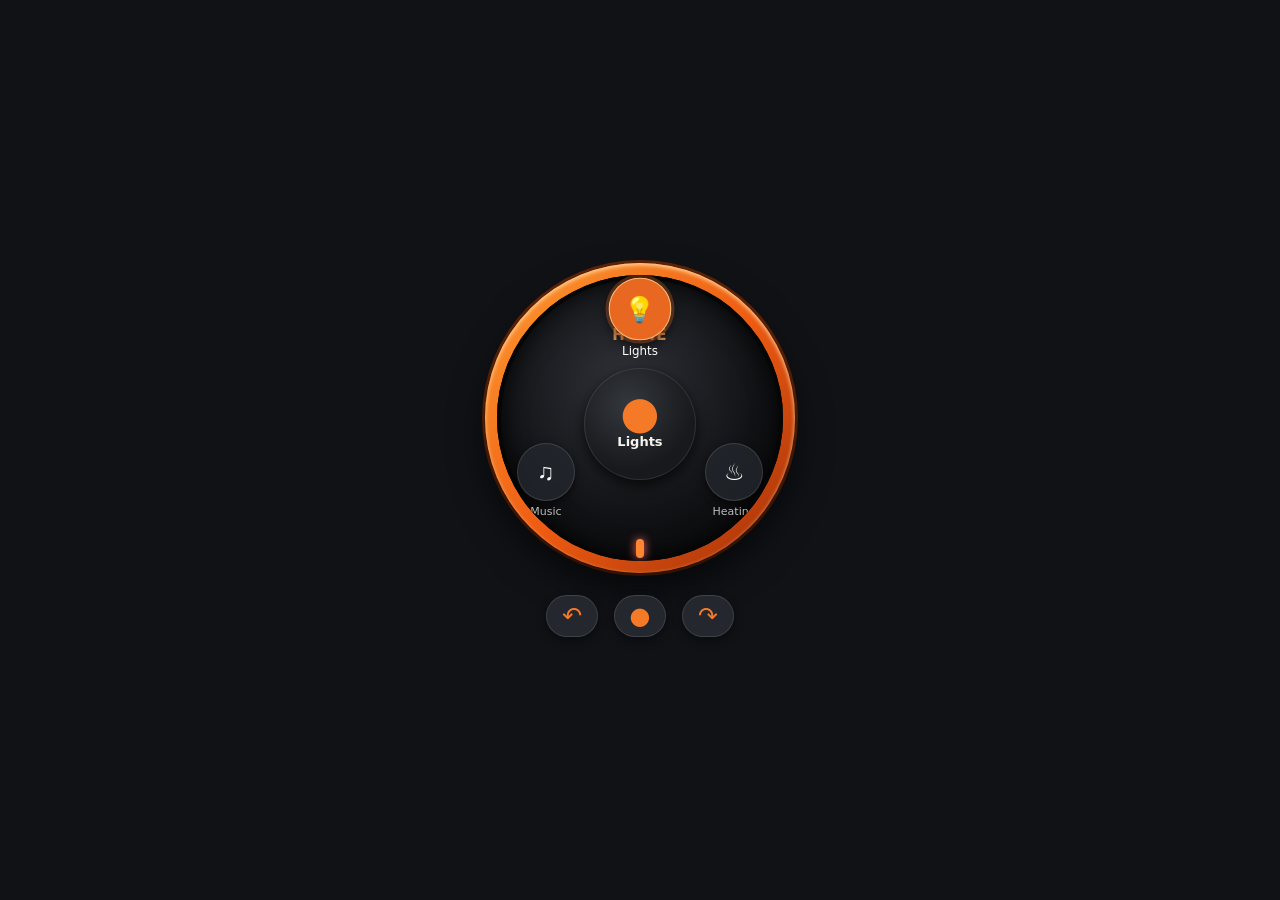
==== tools/card-preview.html @ dac6295a "HA Dial 0.1.0: add connected navigation prototype Add the Home Assistant integration and Dial-shaped" ====
<!doctype html>
<html lang="en">
  <meta charset="utf-8">
  <meta name="viewport" content="width=device-width,initial-scale=1">
  <title>HA Dial card preview</title>
  <style>body{margin:0;min-height:100vh;display:grid;place-items:center;background:#101216;font-family:system-ui}ha-dial-card{width:min(94vw,430px)}</style>
  <script type="module" src="../custom_components/ha_dial/www/ha-dial-card.js"></script>
  <body>
    <ha-dial-card></ha-dial-card>
    <script type="module">
      await customElements.whenDefined("ha-dial-card");
      const views = {
        root:{kind:"menu",id:"root",title:"Home",selected:0,back:false,items:[{id:"lights",label:"Lights",icon:"mdi:lightbulb"},{id:"heating",label:"Heating",icon:"mdi:thermostat"},{id:"music",label:"Music",icon:"mdi:speaker"}]},
        lights:{kind:"menu",id:"lights",title:"Lights",selected:0,back:true,items:[{id:"kitchen",label:"Kitchen",icon:"mdi:ceiling-light"},{id:"hall",label:"Hall",icon:"mdi:wall-sconce-flat"}]}
      };
      let view=structuredClone(views.root);
      const card=document.querySelector("ha-dial-card");
      card.setConfig({device:"preview"});
      card.hass={callWS:async message=>{
        if(message.type.endsWith("/view")) return view;
        const control=item=>({kind:"control",id:`control:${item.id}`,title:item.label,profile:"dimmer",value:50,minimum:0,maximum:100,step:5,unit:"%",active:true,back:true,items:[],selected:0});
        if(message.action.startsWith("rotate")&&view.kind==="control"){
          const direction=message.action==="rotate_left"?-1:1;
          view.value=Math.max(view.minimum,Math.min(view.maximum,view.value+direction*view.step));
        }else if(message.action.startsWith("rotate")){
          const direction=message.action==="rotate_left"?-1:1;
          view.selected=(view.selected+direction+view.items.length)%view.items.length;
        }
        if(message.action==="press"&&view.kind==="control") view.active=!view.active;
        else if(message.action==="press"&&view.id==="root"&&view.items[view.selected].id==="lights") view=structuredClone(views.lights);
        else if(message.action==="press"&&view.id==="lights") view=control(view.items[view.selected]);
        if(message.action==="touch"&&message.item==="lights") view=structuredClone(views.lights);
        else if(message.action==="touch"&&view.id==="lights") view=control(view.items.find(item=>item.id===message.item));
        if(message.action==="back") view=structuredClone(view.kind==="control"?views.lights:views.root);
        return view;
      }};
    </script>
  </body>
</html>
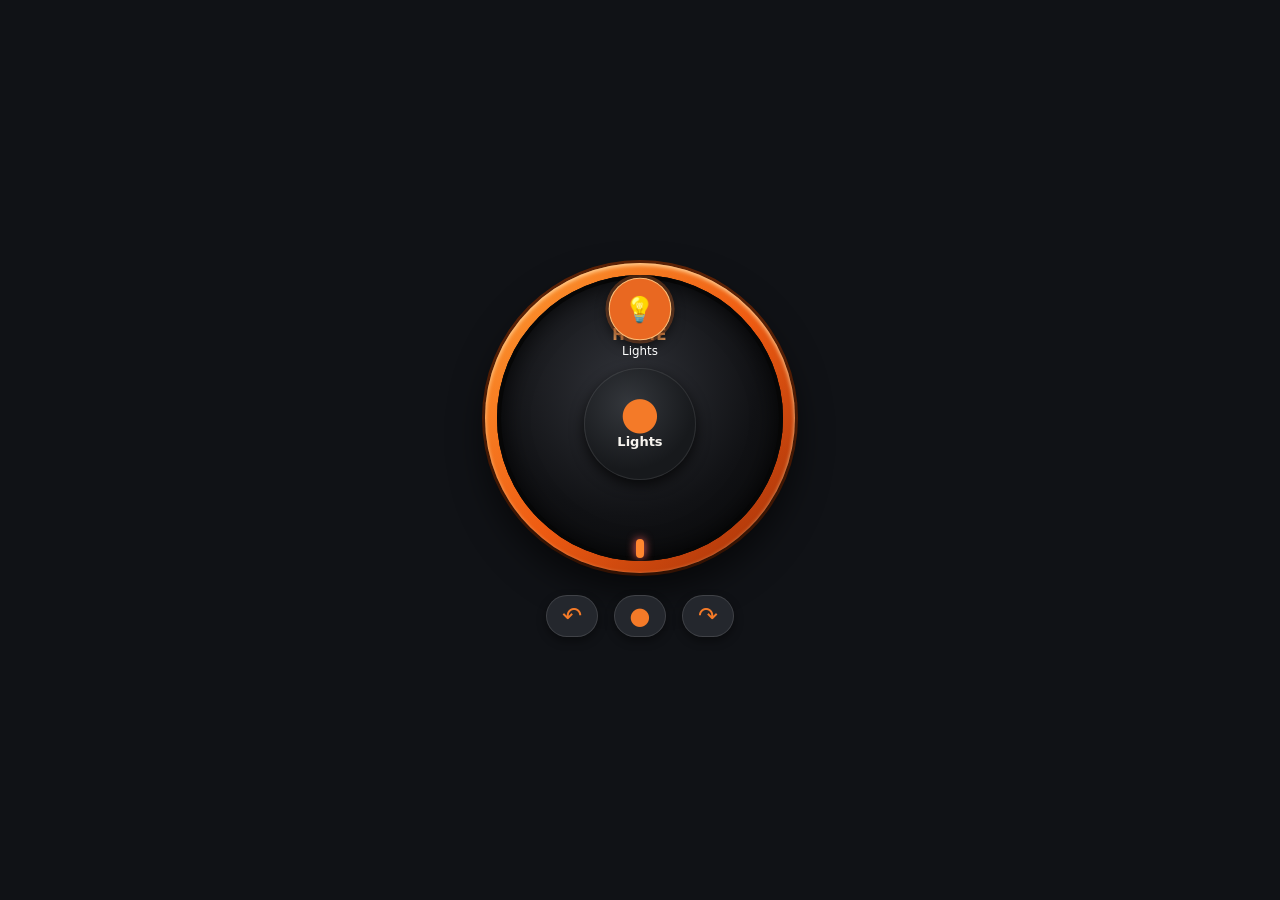
==== commit e068dff3: "HA Dial 0.1.4: add live debounced light control Bind the navigator to a configured Home Assistant li" ====
--- a/tools/card-preview.html
+++ b/tools/card-preview.html
@@ -10,15 +10,15 @@
     <script type="module">
       await customElements.whenDefined("ha-dial-card");
       const views = {
-        root:{kind:"menu",id:"root",title:"Home",selected:0,back:false,items:[{id:"lights",label:"Lights",icon:"mdi:lightbulb"},{id:"heating",label:"Heating",icon:"mdi:thermostat"},{id:"music",label:"Music",icon:"mdi:speaker"}]},
-        lights:{kind:"menu",id:"lights",title:"Lights",selected:0,back:true,items:[{id:"kitchen",label:"Kitchen",icon:"mdi:ceiling-light"},{id:"hall",label:"Hall",icon:"mdi:wall-sconce-flat"}]}
+        root:{kind:"menu",id:"root",title:"Home",selected:0,back:false,items:[{id:"lights",label:"Lights",icon:"mdi:lightbulb"}]},
+        lights:{kind:"menu",id:"lights",title:"Lights",selected:0,back:true,items:[{id:"light.example",label:"Demo light",icon:"mdi:lightbulb",entity_id:"light.example"}]}
       };
       let view=structuredClone(views.root);
       const card=document.querySelector("ha-dial-card");
       card.setConfig({device:"preview"});
       card.hass={callWS:async message=>{
         if(message.type.endsWith("/view")) return view;
-        const control=item=>({kind:"control",id:`control:${item.id}`,title:item.label,profile:"dimmer",value:50,minimum:0,maximum:100,step:5,unit:"%",active:true,back:true,items:[],selected:0});
+        const control=item=>({kind:"control",id:`control:${item.id}`,title:item.label,entity_id:item.entity_id,profile:"dimmer",value:50,minimum:0,maximum:100,step:5,unit:"%",active:true,available:true,back:true,items:[],selected:0});
         if(message.action.startsWith("rotate")&&view.kind==="control"){
           const direction=message.action==="rotate_left"?-1:1;
           view.value=Math.max(view.minimum,Math.min(view.maximum,view.value+direction*view.step));
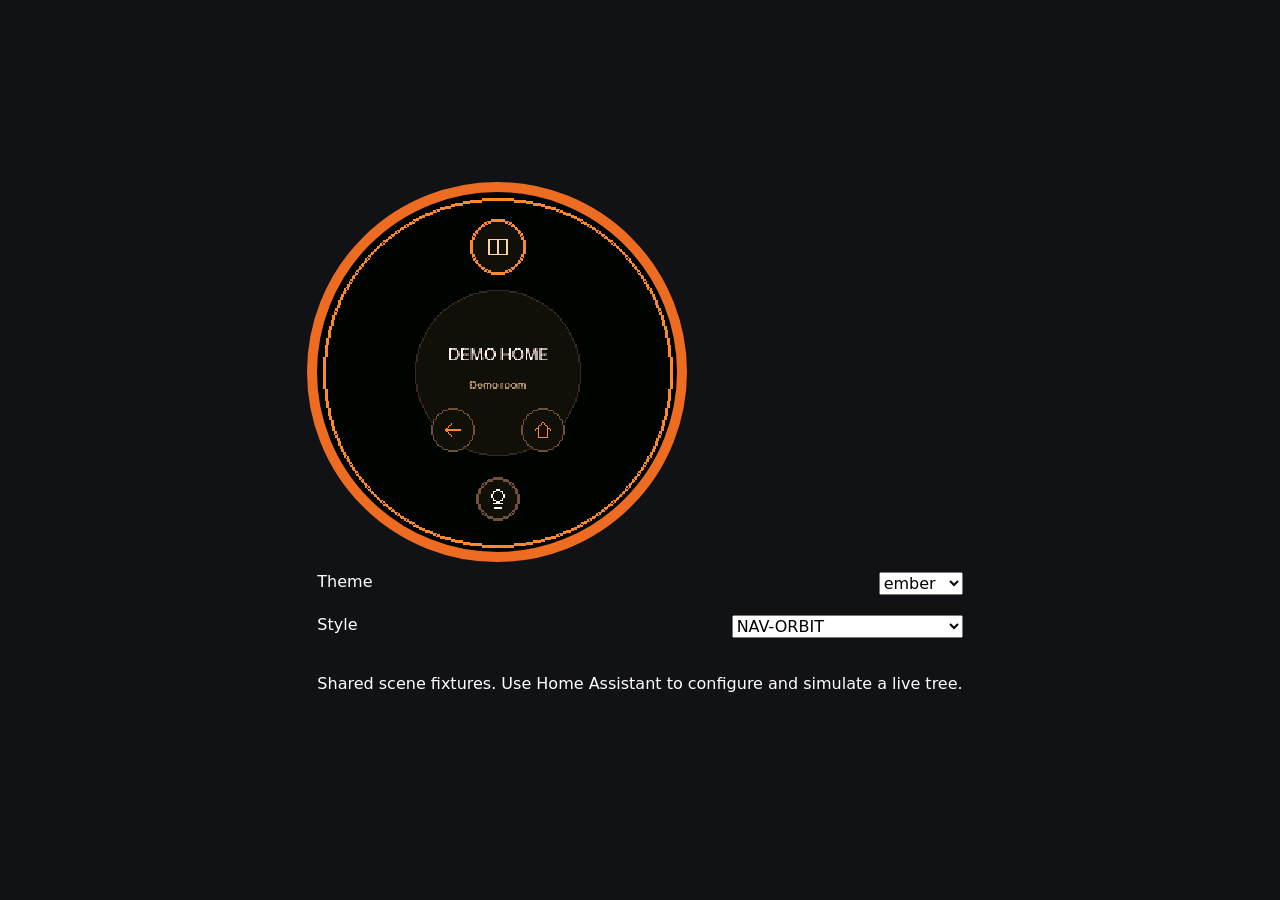
==== commit e22d1c55: "Implement shared Dial scenes and light, switch and cover controls Add themed page trees, Jinja templ" ====
--- a/tools/card-preview.html
+++ b/tools/card-preview.html
@@ -1,39 +1,26 @@
 <!doctype html>
 <html lang="en">
-  <meta charset="utf-8">
-  <meta name="viewport" content="width=device-width,initial-scale=1">
-  <title>HA Dial card preview</title>
-  <style>body{margin:0;min-height:100vh;display:grid;place-items:center;background:#101216;font-family:system-ui}ha-dial-card{width:min(94vw,430px)}</style>
-  <script type="module" src="../custom_components/ha_dial/www/ha-dial-card.js"></script>
-  <body>
-    <ha-dial-card></ha-dial-card>
-    <script type="module">
-      await customElements.whenDefined("ha-dial-card");
-      const views = {
-        root:{kind:"menu",id:"root",title:"Home",selected:0,back:false,items:[{id:"lights",label:"Lights",icon:"mdi:lightbulb"}]},
-        lights:{kind:"menu",id:"lights",title:"Lights",selected:0,back:true,items:[{id:"light.example",label:"Demo light",icon:"mdi:lightbulb",entity_id:"light.example"}]}
-      };
-      let view=structuredClone(views.root);
-      const card=document.querySelector("ha-dial-card");
-      card.setConfig({device:"preview"});
-      card.hass={callWS:async message=>{
-        if(message.type.endsWith("/view")) return view;
-        const control=item=>({kind:"control",id:`control:${item.id}`,title:item.label,entity_id:item.entity_id,profile:"dimmer",value:50,minimum:0,maximum:100,step:5,unit:"%",active:true,available:true,back:true,items:[],selected:0});
-        if(message.action.startsWith("rotate")&&view.kind==="control"){
-          const direction=message.action==="rotate_left"?-1:1;
-          view.value=Math.max(view.minimum,Math.min(view.maximum,view.value+direction*view.step));
-        }else if(message.action.startsWith("rotate")){
-          const direction=message.action==="rotate_left"?-1:1;
-          view.selected=(view.selected+direction+view.items.length)%view.items.length;
-        }
-        if(message.action==="press"&&view.kind==="control") view.active=!view.active;
-        else if(message.action==="press"&&view.id==="root"&&view.items[view.selected].id==="lights") view=structuredClone(views.lights);
-        else if(message.action==="press"&&view.id==="lights") view=control(view.items[view.selected]);
-        if(message.action==="touch"&&message.item==="lights") view=structuredClone(views.lights);
-        else if(message.action==="touch"&&view.id==="lights") view=control(view.items.find(item=>item.id===message.item));
-        if(message.action==="back") view=structuredClone(view.kind==="control"?views.lights:views.root);
-        return view;
-      }};
-    </script>
-  </body>
+<meta charset="utf-8">
+<meta name="viewport" content="width=device-width,initial-scale=1">
+<title>HA Dial scene preview</title>
+<style>
+  body{margin:0;min-height:100vh;display:grid;place-content:center;gap:20px;background:#101216;color:white;font-family:system-ui}
+  canvas{width:360px;height:360px;border-radius:50%;outline:10px solid #ed6c22;image-rendering:pixelated}
+  label{display:flex;justify-content:space-between;gap:20px}select{font:inherit}
+</style>
+<body>
+<canvas width="240" height="240" aria-label="HA Dial scene"></canvas>
+<label>Theme<select id="theme"></select></label>
+<label>Style<select id="style"><option value="0">NAV-ORBIT</option><option value="1">CTL-LIGHT-INSTRUMENT</option><option value="2">CTL-SWITCH-INSTRUMENT</option><option value="3">CTL-COVER-INSTRUMENT</option></select></label>
+<p>Shared scene fixtures. Use Home Assistant to configure and simulate a live tree.</p>
+<script type="module">
+  import { renderScene } from "../custom_components/ha_dial/www/scene.js";
+  const scenes = await (await fetch("../tests/fixtures/scenes.json")).json();
+  const themes = ["ember", "verdant", "cobalt", "rose", "acid", "alloy"];
+  const theme = document.querySelector("#theme"), style = document.querySelector("#style");
+  themes.forEach((name,index) => theme.add(new Option(name,index)));
+  const render = () => renderScene(document.querySelector("canvas"),scenes[Number(theme.value)*4+Number(style.value)]);
+  theme.addEventListener("change",render);style.addEventListener("change",render);render();
+</script>
+</body>
 </html>
